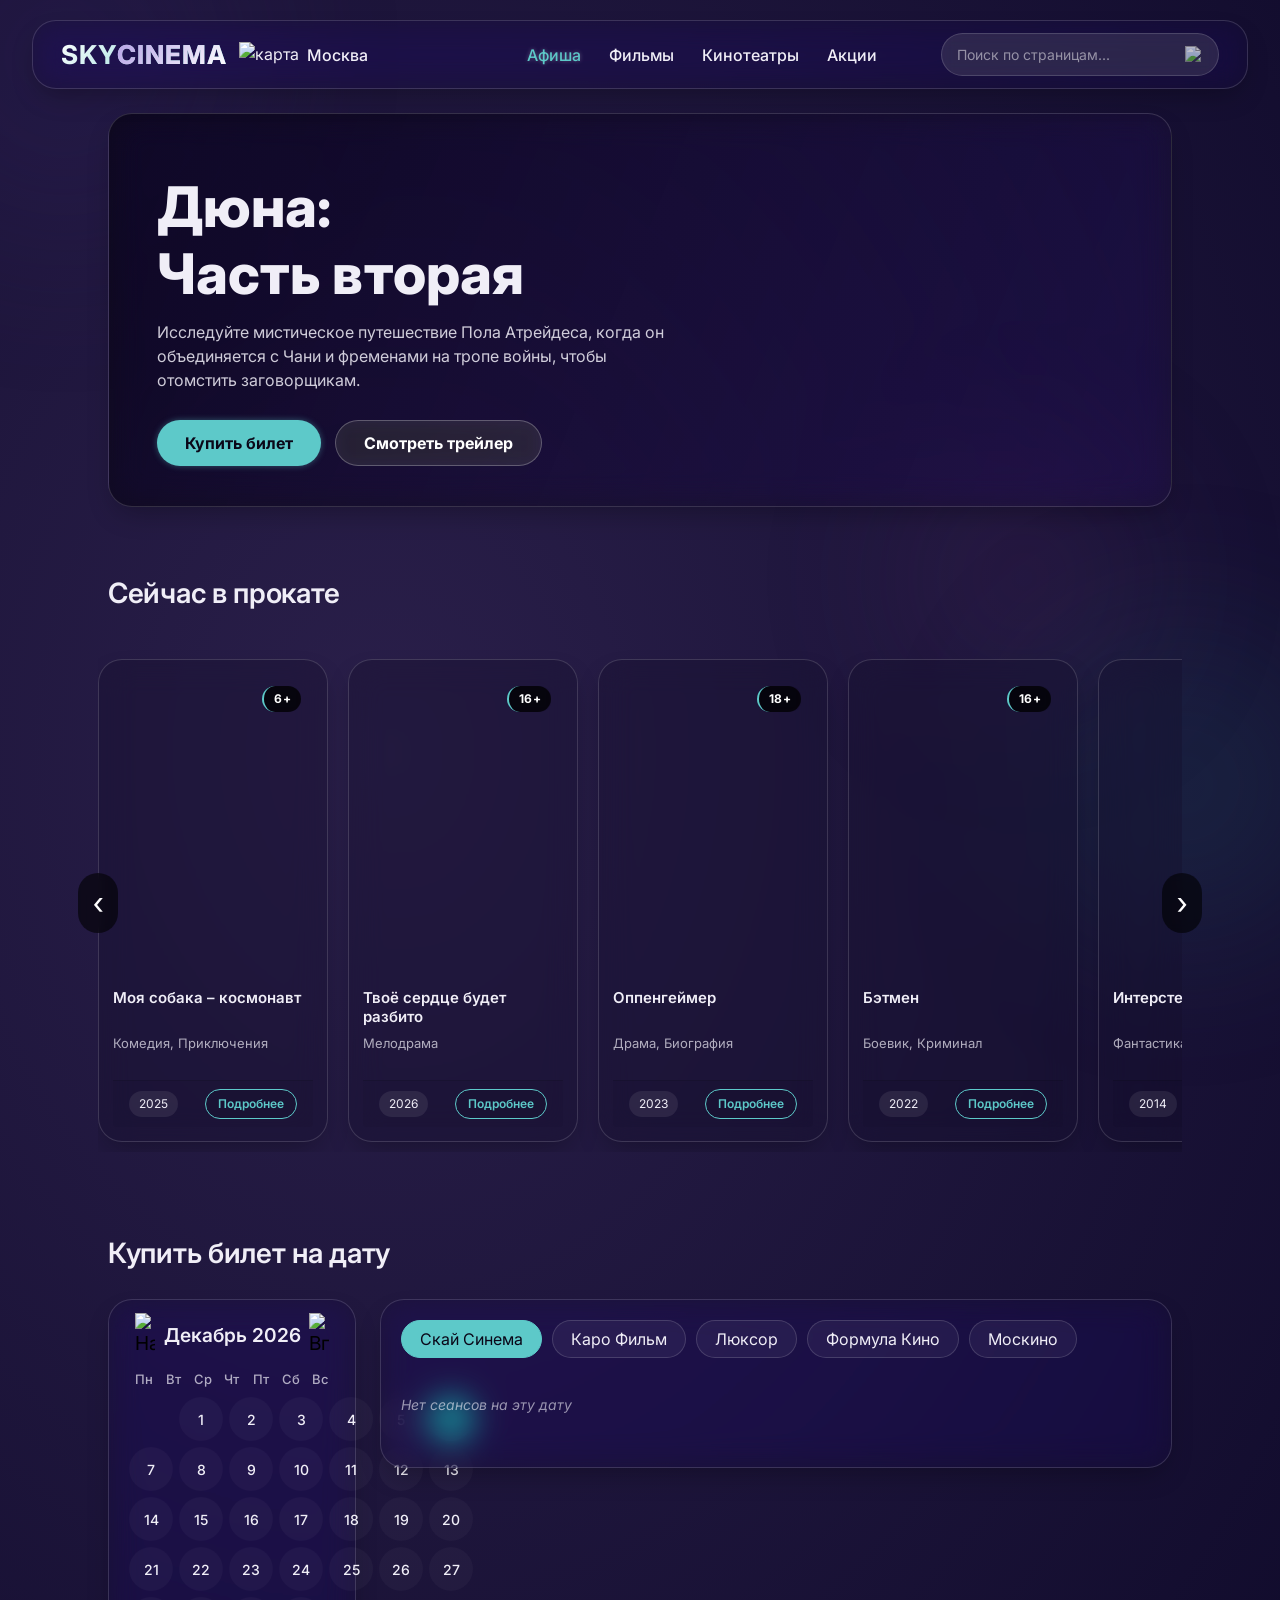
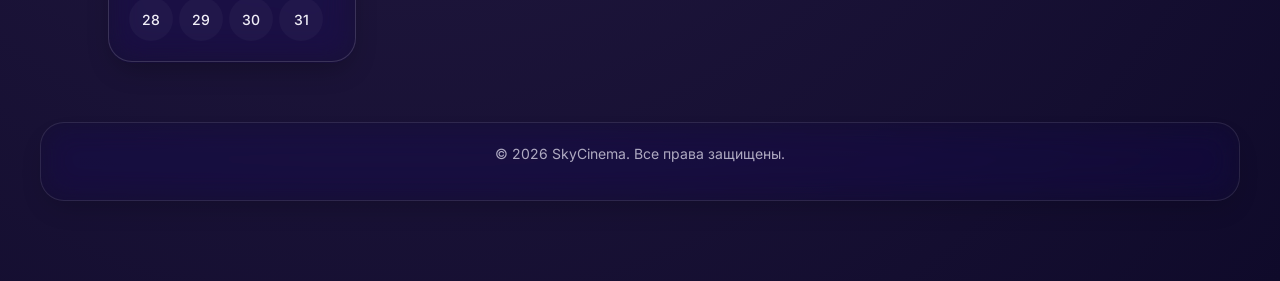
==== index.html @ 468c53c6 "Add files via upload" ====
<!DOCTYPE html>
<html lang="ru">
<head>
    <meta charset="UTF-8">
    <meta name="viewport" content="width=device-width, initial-scale=1.0, user-scalable=yes">
    <title>SkyCinema — сеть кинотеатров</title>
    <link rel="stylesheet" href="bootstrap/css/bootstrap.min.css">
    <link rel="stylesheet" href="css/style.css">
    <link rel="stylesheet" href="css/carts.css">
    <link rel="stylesheet" href="css/modal.css">
    <link rel="stylesheet" href="css/large.css">
    <link rel="stylesheet" href="css/laptop.css">
    <link rel="stylesheet" href="css/mobile.css">
    <link rel="shortcut icon" href="media/favicon.ico">
</head>
<body>
    <div class="orb orb-1"></div>
    <div class="orb orb-2"></div>
    <div class="orb orb-3"></div>
    <div class="toast-container" id="toastContainer"></div>

    <header class="glass">
        <div class="logo-city-group">
            <div class="logo">SKY<span>CINEMA</span></div>
            <div class="city-selector">
                <img src="media/map.png" alt="карта" height="25">
                <select id="citySelectHeader" class="glass-select"></select>
            </div>
        </div>
        <nav>
            <ul>
                <li><a href="#" class="active">Афиша</a></li>
                <li><a href="pages/films.html">Фильмы</a></li>
                <li><a href="pages/cinema.html">Кинотеатры</a></li>
                <li><a href="pages/stocks.html">Акции</a></li>
            </ul>
        </nav>
        <div class="header-right">
            <div class="search-box">
                <input type="text" id="searchInput" placeholder="Поиск по страницам..." class="glass-input">
                <img src="media/magnifier.png" alt="Поиск" class="search-icon">
            </div>
        </div>
    </header>

    <main>
        <div class="container-fluid px-lg-5 px-md-4 px-3">
            <section class="hero glass">
                <div class="hero-content">
                    <h1>Дюна: <br>Часть вторая</h1>
                    <p>Исследуйте мистическое путешествие Пола Атрейдеса, когда он объединяется с Чани и фременами на тропе войны, чтобы отомстить заговорщикам.</p>
                    <div class="hero-btns">
                        <button class="btn-primary" onclick="location.href='pages/film.html?id=12'">Купить билет</button>
                        <button class="btn-secondary" onclick="openTrailer()">Смотреть трейлер</button>
                    </div>
                </div>
            </section>

            <section class="movie-grid">
                <h2 class="section-title">Сейчас в прокате</h2>
                <div id="moviesCarousel"></div>
            </section>

            <h2 class="section-title">Купить билет на дату</h2>
            <div class="row g-4">
                <div class="col-lg-3 col-md-12">
                    <div class="calendar-glass glass calendar-container" id="calendarContainer">
                        <div class="calendar-header">
                            <button class="icon-btn" id="prevMonth"><img src="media/index/влево.png" alt="Назад" width="20"></button>
                            <span id="monthYear">Март 2026</span>
                            <button class="icon-btn" id="nextMonth"><img src="media/index/вправо.png" alt="Вперед" width="20"></button>
                        </div>
                        <div class="calendar-weekdays">
                            <span>Пн</span><span>Вт</span><span>Ср</span><span>Чт</span><span>Пт</span><span>Сб</span><span>Вс</span>
                        </div>
                        <div class="calendar-days" id="calendarDays"></div>
                    </div>
                </div>
                <div class="col-lg-9 col-md-12">
                    <div class="sessions-container glass">
                        <div id="cinemaTabs" class="cinema-tabs"></div>
                        <div id="sessionsListHome" class="sessions-list">
                            <p class="placeholder">Выберите дату и кинотеатр</p>
                        </div>
                    </div>
                </div>
            </div>
        </div>
    </main>

    <footer class="glass">
        <p>© 2026 SkyCinema. Все права защищены.</p>
    </footer>

    <!-- Модальные окна -->
    <div class="modal fade" id="ticketModal" tabindex="-1" aria-hidden="true">
        <div class="modal-dialog modal-dialog-centered modal-xl">
            <div class="modal-content glass-modal">
                <div class="modal-header">
                    <h5 class="modal-title">Выбор места</h5>
                    <button type="button" class="btn-close" data-bs-dismiss="modal" aria-label="Close"></button>
                </div>
                <div class="modal-body">
                    <div class="row">
                        <div class="col-md-4 movie-info-left">
                            <div id="movieInfoModal" class="movie-info-modal"></div>
                        </div>
                        <div class="col-md-8 hall-right">
                            <div class="hall-scheme">
                                <img src="media/modal/screen.png" alt="Экран" class="screen-img">
                                <div id="seatsContainer" class="seats-container"></div>
                            </div>
                            <div class="legend">
                                <span><span class="seat-demo free"></span> Свободное место</span>
                                <span><span class="seat-demo selected"></span> Выбранное место</span>
                                <span><span class="seat-demo taken"></span> Место занято</span>
                            </div>
                            <div class="price-seat-info">
                                <div id="selectedSeatInfo" class="selected-seat-info">Место не выбрано</div>
                                <div id="ticketPrice" class="ticket-price"></div>
                            </div>
                            <div class="email-field">
                                <label for="userEmail">Email для получения билета:</label>
                                <input type="email" id="userEmail" class="glass-input" placeholder="example@mail.ru" required>
                            </div>
                            <div class="modal-footer-buttons">
                                <button type="button" class="btn btn-secondary" data-bs-dismiss="modal">Отмена</button>
                                <button type="button" id="confirmTicket" class="btn btn-primary" disabled>Купить билет</button>
                            </div>
                        </div>
                    </div>
                </div>
            </div>
        </div>
    </div>

    <div class="modal fade" id="trailerModal" tabindex="-1" aria-hidden="true">
        <div class="modal-dialog modal-dialog-centered modal-lg">
            <div class="modal-content glass-modal">
                <div class="modal-header">
                    <h5 class="modal-title">Трейлер</h5>
                    <button type="button" class="btn-close" data-bs-dismiss="modal"></button>
                </div>
                <div class="modal-body p-0">
                    <video id="trailerVideo" controls style="width:100%; border-radius: 24px;"></video>
                </div>
            </div>
        </div>
    </div>

    <div class="modal fade" id="successModal" tabindex="-1" aria-hidden="true">
        <div class="modal-dialog modal-dialog-centered">
            <div class="modal-content glass-modal">
                <div class="modal-body">
                    <img src="media/modal/check.png" alt="Успех" class="success-icon">
                    <div class="success-title">Покупка прошла успешно</div>
                    <div class="success-details">Билет отправлен на указанную почту.<br>Скачать билет можно по ссылке:</div>
                    <div class="success-buttons">
                        <a href="https://vk.com/sayonaraf" target="_blank" class="btn btn-vk">Перейти к билету (VK)</a>
                        <button class="btn btn-close-modal" data-bs-dismiss="modal">Закрыть</button>
                    </div>
                    <div class="success-rating">
                        <p>Оцените процесс покупки</p>
                        <div class="rating-stars" id="ratingStars">
                            <span data-value="1">★</span><span data-value="2">★</span><span data-value="3">★</span><span data-value="4">★</span><span data-value="5">★</span>
                        </div>
                    </div>
                </div>
            </div>
        </div>
    </div>

    <script src="bootstrap/js/bootstrap.bundle.min.js"></script>
    <script src="js/data.js"></script>
    <script src="js/utils.js"></script>
    <script src="js/ticket.js"></script>
    <script src="js/calendar.js"></script>
    <script src="js/movieCards.js"></script>
    <script src="js/main.js"></script>
    <script src="js/header.js"></script>
</body>
</html>
---- css/style.css ----
@import url('https://fonts.googleapis.com/css2?family=Inter:opsz,wght@14..32,300;14..32,400;14..32,600;14..32,800&display=swap');

* {
    margin: 0;
    padding: 0;
    box-sizing: border-box;
}

:root {
    --deep-bg: #0a0718;
    --accent-soft-teal: #5dc9c9;
    --accent-muted-lavender: #b5a1e6;
    --glass-bg: rgba(20, 15, 45, 0.35);
    --glass-border: rgba(255, 255, 255, 0.15);
    --text-light: #f0eef7;
    --card-radius: 24px;
}

body {
    font-family: 'Inter', sans-serif;
    background: radial-gradient(ellipse at 30% 40%, #2a1f4a, #0f0a2a) !important;
    color: var(--text-light);
    min-height: 100vh;
    overflow-x: hidden;
    padding-bottom: 60px;
}

/* Орбы */
.orb {
    position: fixed;
    border-radius: 50%;
    filter: blur(80px);
    z-index: -2;
    opacity: 0.2;
    animation: floatOrb 30s infinite alternate ease-in-out;
}

.orb-1 {
    width: 30vw;
    height: 30vw;
    background: #3b2a6b;
    top: -15vh;
    left: -10vw;
}

.orb-2 {
    width: 25vw;
    height: 25vw;
    background: #1e5f6b;
    bottom: -5vh;
    right: -5vw;
    animation-delay: -10s;
}

.orb-3 {
    width: 20vw;
    height: 20vw;
    background: #6b3b7a;
    top: 50%;
    left: 70%;
    animation-duration: 40s;
    opacity: 0.15;
}

@keyframes floatOrb {
    0% { transform: translate(0, 0) scale(1); }
    100% { transform: translate(3%, 5%) scale(1.1); }
}

/* Glass-эффект */
.glass {
    background: var(--glass-bg);
    backdrop-filter: blur(16px) saturate(180%);
    -webkit-backdrop-filter: blur(16px);
    border: 1px solid var(--glass-border);
    border-radius: var(--card-radius);
    box-shadow: 0 12px 28px -8px rgba(0, 0, 0, 0.3);
}

/* Хедер (общий) */
header {
    display: flex;
    justify-content: space-between;
    align-items: center;
    padding: 12px 28px;
    margin: 20px 32px;
    position: sticky;
    top: 20px;
    z-index: 100;
    background: rgba(10, 7, 24, 0.55);
    backdrop-filter: blur(20px);
    border-radius: var(--card-radius);
}

.logo {
    font-size: 26px;
    font-weight: 750;
    letter-spacing: 1px;
    background: linear-gradient(135deg, #fff, var(--accent-soft-teal));
    -webkit-background-clip: text;
    background-clip: text;
    color: transparent;
}

.logo span {
    background: linear-gradient(135deg, var(--accent-muted-lavender), #fff);
    -webkit-background-clip: text;
    background-clip: text;
    color: transparent;
}

nav ul {
    display: flex;
    gap: 28px;
    list-style: none;
    margin: 0;
    padding: 0;
}

nav ul li a {
    text-decoration: none;
    color: var(--text-light);
    font-weight: 500;
    transition: 0.2s;
}

nav ul li a:hover,
nav ul li a.active {
    color: var(--accent-soft-teal);
    text-shadow: 0 0 4px rgba(255, 255, 255, 0.3);
}

.header-right {
    display: flex;
    align-items: center;
    gap: 20px;
}

/* Поиск */
.search-box {
    display: flex;
    align-items: center;
    gap: 8px;
    background: rgba(255, 255, 255, 0.1);
    backdrop-filter: blur(8px);
    border: 1px solid var(--glass-border);
    border-radius: 40px;
    padding: 4px 15px;
}

.glass-input {
    background: transparent;
    border: none;
    padding: 6px 0;
    width: 220px;
    color: white;
    font-family: inherit;
    font-size: 14px;
    outline: none;
}

.glass-input::placeholder {
    color: rgba(255, 255, 255, 0.5);
}

.search-icon {
    width: 18px;
    height: 18px;
    opacity: 0.7;
    cursor: pointer;
}

.glass-input:focus {
    border-color: var(--accent-soft-teal);
    background: rgba(255, 255, 255, 0.15);
}

/* Город */
.logo-city-group {
    display: flex;
    align-items: center;
    gap: 12px;
}

.city-selector {
    display: flex;
    align-items: center;
    gap: 4px;
    background: transparent !important;
    border: none !important;
    box-shadow: none !important;
    backdrop-filter: none !important;
    padding: 0;
}

.city-selector select {
    background: transparent !important;
    border: none !important;
    box-shadow: none !important;
    backdrop-filter: none !important;
    color: var(--text-light);
    font-weight: 500;
    font-size: 16px;
    padding: 4px 16px 4px 4px;
    width: auto;
    cursor: pointer;
    appearance: none;
    -webkit-appearance: none;
    -moz-appearance: none;
}

.city-selector select option {
    background: #1a1a2e;
    color: white;
}

.glass-select {
    background: rgba(255, 255, 255, 0.1);
    backdrop-filter: blur(8px);
    border: 1px solid var(--glass-border);
    border-radius: 60px;
    padding: 10px 24px;
    color: white;
    font-size: 18px;
    font-weight: 500;
    cursor: pointer;
    min-width: 160px;
}

.glass-select option {
    background: #1a1a2e;
    color: white;
}

/* Hero */
.hero {
    display: flex;
    justify-content: space-between;
    align-items: center;
    padding: 40px 48px;
    margin-top: 24px;
    background: linear-gradient(112deg, rgba(0, 0, 0, 0.6), rgba(30, 20, 50, 0.4)), url('../media/films/dune.png');
    background-size: cover;
    background-position: center 30%;
    border-radius: var(--card-radius);
}

.hero-content {
    max-width: 55%;
}

.hero h1 {
    font-size: 56px;
    font-weight: 800;
    line-height: 1.2;
    margin: 20px 0 12px;
}

.hero p {
    font-size: 16px;
    line-height: 1.5;
    opacity: 0.85;
    margin-bottom: 28px;
}

.hero-btns {
    display: flex;
    gap: 14px;
}

.btn-primary,
.btn-secondary {
    padding: 10px 28px;
    border-radius: 40px;
    font-weight: 700;
    border: none;
    cursor: pointer;
    transition: 0.2s;
}

.btn-primary {
    background: var(--accent-soft-teal);
    color: #0a0718;
    box-shadow: 0 0 6px rgba(93, 201, 201, 0.4);
}

.btn-primary:hover {
    transform: scale(1.02);
    background: #fff;
    color: black;
}

.btn-secondary {
    background: rgba(255, 255, 255, 0.1);
    backdrop-filter: blur(8px);
    border: 1px solid rgba(255, 255, 255, 0.25);
    color: white;
}
.btn-secondary:hover {
    background: rgba(255,255,255,0.3);
    color: white;
}

/* Основные секции */
main {
    padding: 0 80px;
}

.movie-grid {
    margin-top: 70px;
    margin-bottom: 70px;
}

.section-title {
    font-size: 28px;
    margin-bottom: 28px;
    font-weight: 600;
    letter-spacing: -0.3px;
    display: flex;
    align-items: center;
    gap: 10px;
}

/* Календарь (базовые стили) */
.calendar-glass {
    padding: 20px;
    border-radius: var(--card-radius);
}

.calendar-header {
    display: flex;
    justify-content: space-between;
    align-items: center;
    margin-bottom: 18px;
    font-weight: 600;
    font-size: 1.2rem;
}

.icon-btn {
    background: none;
    border: none;
    width: 32px;
    height: 32px;
    border-radius: 50%;
    cursor: pointer;
    display: flex;
    align-items: center;
    justify-content: center;
}

.icon-btn:hover {
    background: rgba(93, 201, 201, 0.3);
    transform: scale(1.05);
}

.calendar-weekdays {
    display: grid;
    grid-template-columns: repeat(7, 1fr);
    text-align: center;
    margin-bottom: 8px;
    font-weight: 500;
    font-size: 13px;
    opacity: 0.7;
}

.calendar-days {
    display: grid;
    grid-template-columns: repeat(7, 1fr);
    gap: 6px;
}

.calendar-day {
    aspect-ratio: 1;
    display: flex;
    align-items: center;
    justify-content: center;
    border-radius: 40px;
    background: rgba(255, 255, 255, 0.03);
    cursor: pointer;
    font-weight: 500;
    font-size: 14px;
    width: 44px;
    margin: 0 auto;
}

.calendar-day:not(.empty):hover {
    background: rgba(93, 201, 201, 0.25);
    transform: scale(1.02);
}

.calendar-day.selected {
    background: var(--accent-soft-teal);
    color: #0a0718;
    font-weight: bold;
    box-shadow: 0 0 6px rgba(93, 201, 201, 0.5);
}

.empty {
    background: none;
    cursor: default;
}

/* Блок расписания и сеансы */
.schedule-wrapper {
    display: flex;
    gap: 40px;
    flex-wrap: wrap;
    margin-top: 40px;
}

.sessions-container {
    flex: 1;
    min-width: 280px;
    padding: 20px;
}

.cinema-tabs {
    display: flex;
    flex-wrap: wrap;
    gap: 10px;
    margin-bottom: 20px;
}

.cinema-tab {
    background: rgba(255, 255, 255, 0.05);
    border: 1px solid var(--glass-border);
    border-radius: 40px;
    padding: 6px 18px;
    cursor: pointer;
    transition: 0.2s;
}

.cinema-tab.active {
    background: var(--accent-soft-teal);
    color: #0a0718;
    border-color: var(--accent-soft-teal);
}

.session-item {
    background: rgba(255, 255, 255, 0.05);
    border-radius: 20px;
    padding: 12px 15px;
    margin-bottom: 12px;
    display: flex;
    justify-content: space-between;
    align-items: center;
    flex-wrap: wrap;
    gap: 10px;
}

.session-time {
    font-weight: 700;
    font-size: 18px;
    color: var(--accent-soft-teal);
}

.session-movie {
    font-weight: 500;
    flex: 1;
}

.btn-buy {
    background: var(--accent-soft-teal);
    border: none;
    padding: 6px 20px;
    border-radius: 30px;
    color: #0a0718;
    cursor: pointer;
    font-weight: 600;
}

.btn-buy:disabled {
    background: #555;
    cursor: not-allowed;
    opacity: 0.5;
}

.btn-buy:hover {
    background: #fff;
    color: #0a0718;
}

#confirmTicket {
    background: var(--accent-soft-teal);
    color: #0a0718;
    border: none;
}
#confirmTicket:hover {
    background: #fff;
    color: #0a0718;
}

.placeholder {
    opacity: 0.6;
    font-style: italic;
    padding: 16px 0;
    font-size: 14px;
}

/* Страница отдельного фильма */
.movie-detail {
    display: flex;
    gap: 40px;
    padding: 30px;
    margin-top: 30px;
    margin-bottom: 30px;
    flex-wrap: wrap;
}
.movie-detail-poster {
    flex: 1 1 300px;
    min-width: 250px;
    max-width: 480px;
    margin-right: 6em;
    position: relative;
}
.movie-detail-poster img {
    width: 100%;
    height: auto;
    border-radius: 20px;
}
.movie-detail-info {
    flex: 1;
}
.movie-detail-info h1 {
    font-size: 32px;
    margin-bottom: 12px;
}
.detail-meta {
    display: flex;
    gap: 20px;
    margin: 15px 0;
    flex-wrap: wrap;
}
.detail-actors, .detail-description {
    margin-top: 15px;
}
.movie-schedule {
    margin-top: 30px;
}

/* Кастомная карусель */
.custom-carousel {
    position: relative;
    margin: 0 -10px;
    padding: 10px 0;
}
.carousel-track-wrapper {
    overflow: hidden;
    padding: 10px 0;
}
.carousel-track {
    display: flex;
    gap: 20px;
    transition: opacity 0.15s ease;
    justify-content: flex-start;
}
.carousel-track .movie-card {
    flex: 0 0 auto;
    width: 200px;
}
.carousel-track .movie-card:hover {
    transform: translateY(-6px);
    border-color: var(--accent-soft-teal);
}
.carousel-track .poster {
    width: 100%;
    aspect-ratio: 2 / 3;
    background-size: cover;
    background-position: center;
    border-radius: 18px;
    margin-bottom: 14px;
    position: relative;
}
.carousel-track .movie-info {
    flex: 1;
    display: flex;
    flex-direction: column;
}
.carousel-track .movie-info h3 {
    font-size: 15px;
    font-weight: 600;
    line-height: 1.3;
    margin-bottom: 6px;
    max-height: 40px;
    overflow: hidden;
    min-height: 40px;
}
.carousel-track .movie-info p {
    font-size: 13px;
    line-height: 1.4;
    opacity: 0.7;
    margin-bottom: 12px;
    max-height: 34px;
    overflow: hidden;
    min-height: 34px;
}
.carousel-track .card-footer {
    gap: 8px;
    padding-top: 8px;
}
.gallery-prev, .gallery-next {
    background: rgba(0, 0, 0, 0.7);
    border: 2px solid var(--accent-soft-teal);
    color: var(--accent-soft-teal);
    font-size: 28px;
    font-weight: bold;
    width: 32px;
    height: 32px;
    border-radius: 50%;
    cursor: pointer;
    transition: 0.2s;
    display: flex;
    align-items: center;
    justify-content: center;
    flex-shrink: 0;
}
.gallery-prev:hover, .gallery-next:hover {
    background: var(--accent-soft-teal);
    color: #0a0718;
}
.movie-gallery {
    margin-top: 15px;
}
.gallery-carousel {
    display: flex;
    align-items: center;
    justify-content: center;
    gap: 12px;
}
.gallery-track {
    flex: 1;
    max-width: 400px;
    height: auto;
    aspect-ratio: 16 / 9;
    overflow: hidden;
    border-radius: 20px;
    background: rgba(0,0,0,0.2);
}
.gallery-track .gallery-img {
    width: 100%;
    height: 100%;
    object-fit: cover;
    display: none;
    border-radius: 20px;
}
.gallery-track .gallery-img:first-child {
    display: block;
}
.carousel-track .movie-year {
    padding: 4px 10px;
    font-size: 12px;
}
.carousel-track .btn-card {
    padding: 5px 12px;
    font-size: 12px;
}
.carousel-track .age-badge {
    top: 12px;
    right: 12px;
    padding: 4px 10px;
    font-size: 12px;
}
.carousel-btn {
    position: absolute;
    top: 50%;
    transform: translateY(-50%);
    background: rgba(0,0,0,0.6);
    border: none;
    color: white;
    font-size: 28px;
    width: 36px;
    height: 56px;
    cursor: pointer;
    border-radius: 30px;
    z-index: 10;
    display: flex;
    align-items: center;
    justify-content: center;
    transition: 0.2s;
}
.carousel-btn:hover {
    background: var(--accent-soft-teal);
    color: #0a0718;
}
.prev-btn {
    left: -20px;
}
.next-btn {
    right: -20px;
}

@media (max-width: 768px) {
    .movie-detail {
        flex-direction: column;
        align-items: center;
        text-align: center;
    }
    .movie-detail-poster {
        flex: 0 0 auto;
        max-width: 200px;
    }
}

#map {
    width: 100%;
    height: 550px;
    border-radius: 24px;
    background: #1a1a2e;
}

/* Футер */
footer {
    text-align: center;
    padding: 20px;
    margin: 60px 40px 20px;
    font-size: 14px;
    opacity: 0.7;
}

/* Общие адаптивные корректировки (не переопределяющие основные) */
@media (max-width: 1500px) {
    main {
        padding: 0 60px;
    }
}

/* Сетка акций */
.stocks-grid {
    display: grid;
    gap: 32px;
    margin-top: 30px;
    grid-template-columns: repeat(3, 1fr);
}
.stock-card {
    position: relative;
    height: 380px;
    overflow: hidden;
    cursor: pointer;
    padding: 0 !important;
    transition: all 0.4s cubic-bezier(0.175, 0.885, 0.32, 1.275);
    border: 1px solid var(--glass-border);
}
.stock-card::before {
    content: '';
    position: absolute;
    top: 0; left: 0; width: 100%; height: 100%;
    background: radial-gradient(circle at var(--x, 50%) var(--y, 50%), rgba(93, 201, 201, 0.3) 0%, transparent 60%);
    opacity: 0;
    transition: opacity 0.3s;
    pointer-events: none;
    z-index: 2;
}
.stock-card:hover {
    transform: translateY(-10px);
    border-color: var(--accent-soft-teal);
    box-shadow: 0 15px 45px rgba(93, 201, 201, 0.2);
}
.stock-card:hover::before { opacity: 1; }
.stock-card img {
    width: 100%; height: 100%;
    object-fit: cover;
    transition: transform 0.6s ease;
}
.stock-card:hover img { transform: scale(1.08); }
.stock-info {
    position: absolute; bottom: 0; width: 100%;
    padding: 25px;
    background: linear-gradient(to top, rgba(10, 7, 24, 0.9), transparent);
    backdrop-filter: blur(8px);
    z-index: 3;
}

/* Страница конкретной акции */
.breadcrumbs {
    margin: 20px 0 30px;
    font-size: 1.5em;
    color: rgba(255, 255, 255, 0.5);
}
.breadcrumbs a { color: var(--accent-soft-teal); text-decoration: none; }
.breadcrumbs span { color: white; margin-left: 8px; }
.stock-hero {
    width: 100%;
    height: 500px;
    border-radius: var(--card-radius);
    overflow: hidden;
    margin-bottom: 40px;
    border: 1px solid var(--glass-border);
}
.stock-hero img { width: 100%; height: 100%; object-fit: cover; }
.stock-detail-content h1 {
    font-size: 48px;
    font-weight: 800;
    margin-bottom: 25px;
    background: linear-gradient(135deg, #fff, var(--accent-soft-teal));
    -webkit-background-clip: text;
    background-clip: text;
    color: transparent;
}
.stock-description {
    font-size: 18px;
    line-height: 1.8;
    padding: 40px;
    max-width: 900px;
}
@media (max-width: 1500px) { .stocks-grid { grid-template-columns: repeat(3, 1fr); } }
@media (max-width: 992px) { .stocks-grid { grid-template-columns: repeat(2, 1fr); } }
@media (max-width: 767px) {
    .stocks-grid { grid-template-columns: 1fr; }
    .stock-hero { height: 300px; }
    .stock-detail-content h1 { font-size: 32px; }
}

/* Двухколоночная страница акции */
.stock-detail-two-columns {
    display: flex;
    gap: 48px;
    align-items: flex-start;
    margin: 30px 0 60px;
    flex-wrap: wrap;
}
.stock-image-col {
    flex: 1;
    min-width: 280px;
    border-radius: var(--card-radius);
    overflow: hidden;
    border: 1px solid var(--glass-border);
}
.stock-image-col img {
    width: 100%;
    height: auto;
    display: block;
    object-fit: cover;
}
.stock-text-col {
    flex: 1;
    min-width: 280px;
}
.stock-text-col h1 {
    font-size: 48px;
    font-weight: 800;
    margin-bottom: 24px;
    background: linear-gradient(135deg, #fff, var(--accent-soft-teal));
    -webkit-background-clip: text;
    background-clip: text;
    color: transparent;
}
.stock-full-desc {
    font-size: 18px;
    line-height: 1.7;
    color: var(--text-light);
}
@media (max-width: 768px) {
    .stock-detail-two-columns {
        flex-direction: column;
        gap: 24px;
    }
    .stock-text-col h1 {
        font-size: 32px;
    }
}

/* Стили для группировки сеансов */
.session-date-group {
    font-size: 1.2rem;
    margin: 20px 0 10px;
    padding-bottom: 5px;
    border-bottom: 1px solid rgba(255,255,255,0.2);
}
.session-cinema-group {
    margin: 15px 0 10px 15px;
}
.session-cinema-group strong {
    display: block;
    margin-bottom: 8px;
    color: var(--accent-soft-teal);
}
.session-item {
    margin-left: 20px;
    margin-bottom: 8px;
}


/* Фикс шапки на мобильных */
@media (max-width: 767px) {
    .desktop-nav {
        display: none !important;
    }
    .mobile-menu {
        display: none;
    }
    .mobile-menu.open {
        display: block !important;
    }
}
---- css/carts.css ----
/* carts.css — карточки фильмов (базовые стили для средних экранов) */

.movie-card {
    transition: transform 0.25s ease, box-shadow 0.25s ease;
    overflow: visible;
}

.movie-card:hover {
    transform: translateY(-6px);
    border-color: var(--accent-soft-teal);
    box-shadow: 0 16px 24px -10px rgba(93, 201, 201, 0.15);
}

.poster {
    position: relative;
}

.age-badge {
    position: absolute;
    top: 10px;
    right: 10px;
    background: rgba(0, 0, 0, 0.75);
    backdrop-filter: blur(4px);
    padding: 4px 8px;
    border-radius: 20px;
    font-size: 11px;
    font-weight: 700;
    color: white;
    border-left: 2px solid #5dc9c9;
    letter-spacing: 0.5px;
    z-index: 2;
}

.card-footer {
    display: flex;
    justify-content: space-between;
    align-items: center;
    flex-wrap: wrap;
    gap: 8px;
    margin-top: auto;
    padding-top: 8px;
}

.movie-year {
    background: rgba(255, 255, 255, 0.08);
    padding: 3px 8px;
    border-radius: 30px;
    font-size: 11px;
}

.btn-card {
    background: var(--glass-bg);
    border: 1px solid var(--accent-soft-teal);
    color: var(--accent-soft-teal);
    padding: 6px 16px;
    border-radius: 40px;
    cursor: pointer;
    font-weight: 600;
    font-size: 13px;
    transition: 0.2s;
}

.btn-card:hover {
    background: var(--accent-soft-teal);
    color: #0a0718;
}

/* Сетка для страницы "Фильмы" (базовые размеры) */
.movies-grid {
    display: grid;
    gap: 28px;
    margin-bottom: 20px;
    margin-top: 30px;
}

@media (max-width: 767px) {
    .movies-grid {
        grid-template-columns: repeat(2, 1fr);
        gap: 16px;
    }
}

@media (min-width: 768px) and (max-width: 1199px) {
    .movies-grid {
        grid-template-columns: repeat(3, 1fr);
        gap: 20px;
    }
}

@media (min-width: 1200px) and (max-width: 1499px) {
    .movies-grid {
        grid-template-columns: repeat(5, 1fr);
        gap: 24px;
    }
}

@media (min-width: 1500px) {
    .movies-grid {
        grid-template-columns: repeat(8, 1fr);
        gap: 24px;
    }
}

.movies-grid .movie-card {
    display: flex;
    flex-direction: column;
    height: 100%;
    padding: 16px;
    overflow: visible;
    background: var(--glass-bg);
    backdrop-filter: blur(16px);
    border: 1px solid var(--glass-border);
    border-radius: var(--card-radius);
    transition: transform 0.25s ease, box-shadow 0.25s ease;
    min-width: 0;
}

.movies-grid .movie-card:hover {
    transform: translateY(-6px);
    border-color: var(--accent-soft-teal);
    box-shadow: 0 16px 24px -10px rgba(93, 201, 201, 0.15);
}

.movies-grid .poster {
    width: 100%;
    aspect-ratio: 2 / 3;
    background-size: cover;
    background-position: center;
    border-radius: 18px;
    margin-bottom: 14px;
    position: relative;
    flex-shrink: 0;
}

.movies-grid .movie-info {
    flex: 1;
    display: flex;
    flex-direction: column;
    gap: 6px;
    overflow: hidden;
}

.movies-grid .movie-info h3 {
    font-size: 18px;
    font-weight: 600;
    line-height: 1.3;
    margin-bottom: 4px;
    display: -webkit-box;
    -webkit-box-orient: vertical;
    overflow: hidden;
    word-break: break-word;
}

.movies-grid .movie-info p {
    font-size: 13px;
    line-height: 1.4;
    opacity: 0.7;
    margin-bottom: 8px;
    display: -webkit-box;
    -webkit-box-orient: vertical;
    overflow: hidden;
    word-break: break-word;
}

.movies-grid .age-badge {
    top: 12px;
    right: 12px;
    padding: 4px 10px;
    font-size: 12px;
}

.movies-grid .card-footer {
    display: flex;
    justify-content: space-between;
    align-items: center;
    flex-wrap: wrap;
    gap: 8px;
    margin-top: auto;
    padding-top: 8px;
    border-top: 1px solid rgba(255, 255, 255, 0.1);
}

.movies-grid .movie-year {
    background: rgba(255, 255, 255, 0.08);
    padding: 4px 10px;
    border-radius: 30px;
    font-size: 12px;
    overflow: hidden;
    text-overflow: ellipsis;
    max-width: 100%;
    word-break: break-word
}

.movies-grid .btn-card {
    background: var(--glass-bg);
    border: 1px solid var(--accent-soft-teal);
    color: var(--accent-soft-teal);
    padding: 5px 12px;
    border-radius: 40px;
    cursor: pointer;
    font-weight: 600;
    font-size: 12px;
    transition: 0.2s;
    white-space: nowrap;
}

.movies-grid .btn-card:hover {
    background: var(--accent-soft-teal);
    color: #0a0718;
}

/* Заголовок страницы фильмов с фильтрами */
.films-header {
    display: flex;
    justify-content: space-between;
    align-items: center;
    margin-bottom: 20px;
    flex-wrap: wrap;
    gap: 15px;
}

.films-header .section-title {
    margin-bottom: 0;
}

.filter-icon {
    display: flex;
    align-items: center;
    gap: 8px;
    background: rgba(255, 255, 255, 0.1);
    backdrop-filter: blur(8px);
    padding: 8px 16px;
    border-radius: 40px;
    cursor: pointer;
    transition: 0.2s;
}

.filter-icon:hover {
    background: rgba(93, 201, 201, 0.2);
}

.filter-icon img {
    width: 20px;
    height: 20px;
}

.filter-icon span {
    font-size: 14px;
    font-weight: 500;
}

/* Кастомная карусель (базовые стили для средних экранов) */
.custom-carousel {
    position: relative;
    margin: 0 -10px;
    padding: 10px 0;
    padding-bottom: 15px;
}

.carousel-track-wrapper {
    overflow: hidden;
    padding: 10px 0;
}

.carousel-track {
    display: flex;
    gap: 20px;
    transition: opacity 0.15s ease;
    justify-content: space-between;
}

.carousel-track .movie-card {
    flex: 0 0 auto;
    width: 230px;
    display: flex;
    flex-direction: column;
    padding: 14px;
    background: var(--glass-bg);
    backdrop-filter: blur(16px);
    border: 1px solid var(--glass-border);
    border-radius: var(--card-radius);
}

.carousel-track .movie-card:hover {
    transform: translateY(-6px);
    border-color: var(--accent-soft-teal);
}

.carousel-track .poster {
    width: 100%;
    aspect-ratio: 2 / 3;
    background-size: cover;
    background-position: center;
    border-radius: 18px;
    margin-bottom: 14px;
    position: relative;
}

.carousel-track .movie-info {
    flex: 1;
    display: flex;
    flex-direction: column;
}

.carousel-track .movie-info h3 {
    font-size: 15px;
    font-weight: 600;
    line-height: 1.3;
    margin-bottom: 6px;
    max-height: 40px;
    overflow: hidden;
    min-height: 40px;
}

.carousel-track .movie-info p {
    font-size: 13px;
    line-height: 1.4;
    opacity: 0.7;
    margin-bottom: 12px;
    max-height: 34px;
    overflow: hidden;
    min-height: 34px;
}

.carousel-track .card-footer {
    gap: 8px;
    padding-top: 8px;
}

.carousel-track .movie-year {
    padding: 4px 10px;
    font-size: 12px;
}

.carousel-track .btn-card {
    padding: 5px 12px;
    font-size: 12px;
}

.carousel-track .age-badge {
    top: 12px;
    right: 12px;
    padding: 4px 10px;
    font-size: 12px;
}

.carousel-btn {
    position: absolute;
    top: 50%;
    transform: translateY(-50%);
    background: rgba(0, 0, 0, 0.6);
    border: none;
    color: white;
    font-size: 32px;
    width: 40px;
    height: 60px;
    cursor: pointer;
    border-radius: 30px;
    backdrop-filter: blur(4px);
    z-index: 10;
    transition: 0.2s;
}

.carousel-btn:hover {
    background: var(--accent-soft-teal);
    color: #0a0718;
}

.prev-btn {
    left: -20px;
}

.next-btn {
    right: -20px;
}

/* Блок фильтров */
.filters-group {
    display: flex;
    gap: 12px;
    align-items: center;
}

.filter-btn {
    background: rgba(255, 255, 255, 0.08);
    border: 1px solid var(--glass-border);
    border-radius: 40px;
    padding: 6px 18px;
    color: var(--text-light);
    cursor: pointer;
    transition: 0.2s;
    font-weight: 500;
}

.filter-btn:hover {
    background: rgba(93, 201, 201, 0.3);
    border-color: var(--accent-soft-teal);
}

.load-more-btn {
    display: flex;
    justify-content: center;
    align-items: center;
    gap: 8px;
    margin: 40px auto;
    padding: 10px 24px;
    background: rgba(255, 255, 255, 0.05);
    border: 1px solid var(--glass-border);
    border-radius: 50px;
    width: fit-content;
    cursor: pointer;
    transition: 0.2s;
    font-weight: 600;
}

.load-more-btn:hover {
    background: rgba(93, 201, 201, 0.2);
    border-color: var(--accent-soft-teal);
    transform: scale(1.02);
}

.upcoming-title {
    margin-top: 60px;
}

/* Страница кинотеатров */
/* Страница кинотеатров */
.cinemas-main {
    padding: 0 80px;
}

.cinemas-container {
    display: flex;
    gap: 30px;
    margin-top: 30px;
    flex-wrap: wrap;
}

.cinemas-list {
    flex: 2;
    /* список занимает 2/3 ширины */
    min-width: 350px;
    max-height: 600px;
    overflow-y: auto;
    padding-right: 15px;
}

.cinemas-grid {
    display: grid;
    grid-template-columns: repeat(2, 1fr);
    gap: 32px;
}

.cinema-card {
    display: flex;
    gap: 24px;
    padding: 28px;
    background: var(--glass-bg);
    backdrop-filter: blur(16px);
    border: 1px solid var(--glass-border);
    border-radius: var(--card-radius);
    transition: transform 0.25s ease, border-color 0.25s ease;
}

.cinema-card:hover {
    transform: translateY(-4px);
    border-color: var(--accent-soft-teal);
}

.cinema-card-image {
    flex-shrink: 0;
    width: 140px;
    height: 140px;
    border-radius: 24px;
    overflow: hidden;
}

.cinema-card-image img {
    width: 100%;
    height: 100%;
    object-fit: cover;
}

.cinema-card-info {
    flex: 1;
}

.cinema-card-info h3 {
    font-size: 28px;
    font-weight: 700;
    margin-bottom: 12px;
    background: linear-gradient(135deg, #fff, var(--accent-soft-teal));
    -webkit-background-clip: text;
    background-clip: text;
    color: transparent;
}

.cinema-card-info p {
    font-size: 18px;
    opacity: 0.9;
    margin-bottom: 16px;
    line-height: 1.5;
}

.cinema-halls {
    font-size: 16px;
    background: rgba(93, 201, 201, 0.25);
    padding: 6px 16px;
    border-radius: 40px;
    display: inline-block;
    font-weight: 500;
}

.cinemas-map {
    flex: 1;
    /* карта занимает 1/3 ширины */
    min-width: 300px;
}

#map {
    height: 550px;
    border-radius: 24px;
    overflow: hidden;
    background: #1a1a2e;
}

@media (max-width: 992px) {
    .cinemas-container {
        flex-direction: column;
    }

    .cinemas-list {
        flex: auto;
        max-height: none;
    }

    .cinemas-grid {
        grid-template-columns: repeat(2, 1fr);
    }
}

@media (max-width: 600px) {
    .cinemas-grid {
        grid-template-columns: 1fr;
    }

    .cinema-card {
        flex-direction: column;
        text-align: center;
    }

    .cinema-card-image {
        margin: 0 auto;
    }
}

/* Сетка акций */
.stocks-grid {
    display: grid;
    gap: 32px;
    margin-top: 30px;
    grid-template-columns: repeat(3, 1fr);
    /* По умолчанию 3 колонки */
}

.stock-card {
    position: relative;
    height: 380px;
    /* Фиксированная высота для стройности сетки */
    overflow: hidden;
    padding: 0 !important;
    /* Убираем внутренние отступы glass-класса */
    transition: transform 0.3s ease, border-color 0.3s ease;
    display: flex;
    flex-direction: column;
}

.stock-card:hover {
    transform: translateY(-8px);
    border-color: var(--accent-soft-teal);
    box-shadow: 0 20px 40px rgba(0, 0, 0, 0.4);
}

.stock-card img {
    width: 100%;
    height: 100%;
    object-fit: cover;
    transition: transform 0.5s ease;
}

.stock-card:hover img {
    transform: scale(1.05);
}

.stock-info {
    position: absolute;
    bottom: 0;
    left: 0;
    width: 100%;
    padding: 24px;
    background: rgba(10, 7, 24, 0.6);
    /* Полупрозрачный темный фон */
    backdrop-filter: blur(12px);
    border-top: 1px solid var(--glass-border);
}

.stock-info h3 {
    margin: 0;
    font-size: 20px;
    font-weight: 600;
    color: white;
    line-height: 1.3;
}
---- css/modal.css ----
/* month-year modal (окно выбора месяца/года) */
.month-year-modal {
    position: absolute;
    z-index: 2000;
    visibility: hidden;
    opacity: 0;
    transition: visibility 0.2s, opacity 0.2s;
    min-width: 260px;
}
.month-year-modal.active {
    visibility: visible;
    opacity: 1;
}
.month-year-panel {
    background: rgba(26, 26, 46, 0.95);
    backdrop-filter: blur(20px);
    border-radius: 20px;
    padding: 16px;
    width: 280px;
    text-align: center;
    box-shadow: 0 10px 30px rgba(0, 0, 0, 0.4);
    border: 1px solid var(--glass-border);
}
.month-year-panel .years-row {
    display: flex;
    justify-content: space-between;
    align-items: center;
    margin-bottom: 15px;
    gap: 10px;
}
.month-year-panel .year-display {
    font-size: 18px;
    font-weight: 600;
    color: var(--text-light);
    flex: 1;
}
.months-grid {
    display: grid;
    grid-template-columns: repeat(3, 1fr);
    gap: 10px;
    margin: 15px 0;
}
.month-btn {
    background: rgba(255, 255, 255, 0.08);
    border: 1px solid var(--glass-border);
    color: var(--text-light);
    padding: 8px;
    border-radius: 30px;
    cursor: pointer;
    transition: 0.2s;
    font-size: 14px;
}
.month-btn:hover {
    background: rgba(93, 201, 201, 0.3);
    border-color: var(--accent-soft-teal);
    transform: scale(1.02);
}
.month-year-panel .close-modal-btn {
    margin-top: 12px;
    width: 100%;
    padding: 8px;
    font-size: 14px;
}

/* основное модальное окно выбора места */
.modal-content.glass-modal {
    background: radial-gradient(ellipse at 30% 40%, #2a1f4a, #0f0a2a) !important;
    backdrop-filter: blur(16px) !important;
    border: 1px solid var(--glass-border) !important;
    border-radius: 28px !important;
    color: var(--text-light) !important;
    box-shadow: 0 25px 45px rgba(0, 0, 0, 0.4) !important;
    max-height: 90vh;
    overflow-y: auto;
}
.glass-modal .modal-header {
    border-bottom: 1px solid var(--glass-border);
    padding: 1rem 1.5rem;
}
.glass-modal .modal-header .modal-title {
    color: var(--text-light);
    font-weight: 700;
    font-size: 1.5rem;
}
.glass-modal .btn-close {
    filter: invert(1);
    opacity: 0.8;
}
.glass-modal .modal-body {
    padding: 1.5rem;
}
.movie-info-modal {
    text-align: left;
    margin-bottom: 20px;
}
.movie-info-modal .poster {
    width: 100%;
    max-width: 200px;
    margin: 0 auto 15px;
    border-radius: 16px;
    overflow: hidden;
}
.movie-info-modal .poster img {
    width: 100%;
    height: auto;
    display: block;
    border-radius: 16px;
}
.movie-info-modal h3 {
    font-size: 1.4rem;
    font-weight: 700;
    margin-bottom: 12px;
}
.movie-info-modal .movie-meta {
    margin: 8px 0;
    font-size: 0.85rem;
    color: rgba(255, 255, 255, 0.8);
    display: flex;
    flex-wrap: wrap;
    gap: 8px;
}
.movie-info-modal .movie-meta span {
    display: inline-block;
    margin-right: 12px;
}
.calendar-icon {
    width: 18px;
    height: 18px;
    margin-right: 8px;
    vertical-align: middle;
}
.age-restriction {
    margin-top: 12px;
    padding-top: 8px;
    border-top: 1px solid var(--glass-border);
    font-size: 0.75rem;
    color: rgba(255, 255, 255, 0.6);
}
.movie-info-left {
    border-right: 1px solid var(--glass-border);
    padding-right: 20px;
}
.hall-right {
    padding-left: 20px;
}
.hall-scheme {
    margin: 20px 0;
    text-align: center;
}
.screen-img {
    width: 100%;
    max-width: 600px;
    height: auto;
    margin: 0 auto 20px;
    display: block;
}
.seats-container {
    display: flex;
    flex-direction: column;
    gap: 8px;
    align-items: center;
    max-height: 400px;
    overflow-y: auto;
    padding: 5px;
}
.seat-row {
    display: flex;
    justify-content: center;
    gap: 6px;
    align-items: center;
    flex-wrap: wrap;
}
.row-label {
    width: 45px;
    text-align: right;
    font-size: 12px;
    font-weight: 500;
    color: rgba(255, 255, 255, 0.6);
}
.seat {
    width: 32px;
    height: 32px;
    background: rgba(220, 220, 255, 0.15);
    border: 1px solid rgba(255, 255, 255, 0.3);
    border-radius: 8px;
    display: flex;
    align-items: center;
    justify-content: center;
    cursor: pointer;
    transition: 0.2s;
    font-size: 11px;
    font-weight: 500;
    color: var(--text-light);
}
.seat.free:hover {
    background: rgba(93, 201, 201, 0.6);
    transform: scale(1.02);
}
.seat.selected {
    background: var(--accent-soft-teal);
    color: #0a0718;
    border-color: #fff;
    box-shadow: 0 0 8px var(--accent-soft-teal);
}
.seat.taken {
    background: rgba(255, 80, 80, 0.5);
    border-color: #ff8080;
    cursor: not-allowed;
    opacity: 0.8;
}
.legend {
    display: flex;
    justify-content: center;
    gap: 20px;
    margin: 20px 0;
    font-size: 11px;
    flex-wrap: wrap;
}
.seat-demo {
    display: inline-block;
    width: 22px;
    height: 22px;
    border-radius: 6px;
    margin-right: 5px;
    vertical-align: middle;
}
.seat-demo.free {
    background: rgba(220, 220, 255, 0.15);
    border: 1px solid rgba(255, 255, 255, 0.3);
}
.seat-demo.selected {
    background: var(--accent-soft-teal);
}
.seat-demo.taken {
    background: rgba(255, 80, 80, 0.5);
    border: 1px solid #ff8080;
}
.price-seat-info {
    display: flex;
    justify-content: space-between;
    align-items: center;
    gap: 15px;
    margin: 15px 0;
    flex-wrap: wrap;
}
.selected-seat-info {
    text-align: center;
    padding: 10px 15px;
    background: rgba(255, 255, 255, 0.05);
    border-radius: 30px;
    font-weight: 500;
    font-size: 14px;
}
.ticket-price {
    font-size: 1.2rem;
    font-weight: 700;
    color: var(--accent-soft-teal);
}
.modal-footer-buttons {
    display: flex;
    justify-content: flex-end;
    gap: 12px;
    margin-top: 20px;
}
.email-field {
    margin: 15px 0;
    display: flex;
    flex-direction: column;
    gap: 8px;
}
.email-field label {
    font-size: 14px;
    opacity: 0.8;
}
.email-field input {
    background: rgba(255,255,255,0.15);
    border: 1px solid var(--glass-border);
    border-radius: 40px;
    padding: 12px 15px;
    width: 100%;
    color: white;
}
.email-field input:focus {
    border-color: var(--accent-soft-teal);
    outline: none;
}
.email-field input.error {
    border-color: #ff5050;
    background: rgba(255,80,80,0.1);
}
.email-field .error-message {
    color: #ff5050;
    font-size: 12px;
    margin-top: 4px;
    display: none;
}
.modal-xl {
    max-width: 90vw;
    width: auto;
    margin: 1rem auto;
}

/* === Тосты (уведомления в правом нижнем углу) === */
.toast-container {
    position: fixed;
    bottom: 20px;
    right: 20px;
    z-index: 1100;
    display: flex;
    flex-direction: column;
    gap: 10px;
}
.toast-notification {
    background: rgba(26, 26, 46, 0.95);
    backdrop-filter: blur(16px);
    border: 1px solid var(--accent-soft-teal);
    border-radius: 16px;
    padding: 14px 20px;
    min-width: 260px;
    max-width: 350px;
    box-shadow: 0 8px 20px rgba(0,0,0,0.3);
    animation: slideIn 0.3s ease;
    color: var(--text-light);
}
.toast-notification.success {
    border-left: 4px solid var(--accent-soft-teal);
}
.toast-notification.error {
    border-left: 4px solid #ff5050;
}
.toast-notification .toast-title {
    font-weight: 700;
    margin-bottom: 5px;
    font-size: 1rem;
}
.toast-notification .toast-message {
    font-size: 0.85rem;
    opacity: 0.9;
}
.toast-notification .toast-link {
    display: inline-block;
    margin-top: 8px;
    color: var(--accent-soft-teal);
    text-decoration: none;
    font-size: 0.8rem;
}
.toast-notification .toast-link:hover {
    text-decoration: underline;
}

/* Модальное окно успешной покупки */
#successModal .modal-content {
    text-align: center;
}
.success-icon {
    width: 80px;
    margin: 0 auto 20px;
}
.success-title {
    font-size: 28px;
    font-weight: 700;
    margin-bottom: 15px;
    background: linear-gradient(135deg, #fff, var(--accent-soft-teal));
    -webkit-background-clip: text;
    background-clip: text;
    color: transparent;
}
.success-details {
    font-size: 16px;
    margin-bottom: 25px;
    opacity: 0.9;
}
.success-rating {
    margin: 25px 0;
    padding: 15px;
    background: rgba(255,255,255,0.05);
    border-radius: 20px;
}
.success-rating p {
    margin-bottom: 10px;
    font-size: 14px;
}
.rating-stars {
    display: flex;
    justify-content: center;
    gap: 8px;
}
.rating-stars span {
    font-size: 28px;
    cursor: pointer;
    transition: 0.2s;
    color: rgba(255,255,255,0.3);
}
.rating-stars span:hover,
.rating-stars span.active {
    color: #ffc107;
}
.success-buttons {
    display: flex;
    justify-content: center;
    gap: 15px;
    margin-top: 20px;
    flex-wrap: wrap;
}
.success-buttons .btn {
    padding: 10px 24px;
    border-radius: 40px;
    font-weight: 600;
}
.btn-vk {
    background: var(--accent-soft-teal);
    color: #0a0718;
}
.btn-vk:hover {
    background: #fff;
}
.btn-close-modal {
    background: rgba(255,255,255,0.1);
    color: white;
    border: 1px solid var(--glass-border);
}
.btn-close-modal:hover {
    color: black;
    background: white;
}
.month-year-modal {
    z-index: 10000;
}
@media (max-width: 767px) {
    .month-year-modal {
        width: 90%;
        max-width: 300px;
    }
    .month-year-panel {
        width: 100%;
    }
}
@keyframes slideIn {
    from {
        transform: translateX(100%);
        opacity: 0;
    }
    to {
        transform: translateX(0);
        opacity: 1;
    }
}

/* Адаптация модалки */
@media (max-width: 768px) {
    .movie-info-left {
        border-right: none;
        border-bottom: 1px solid var(--glass-border);
        margin-bottom: 20px;
        padding-bottom: 20px;
    }
    .hall-right {
        padding-left: 0;
    }
    .price-seat-info {
        flex-direction: column;
        align-items: flex-start;
    }
    .seat {
        width: 28px;
        height: 28px;
        font-size: 10px;
    }
    .row-label {
        width: 35px;
        font-size: 10px;
    }
    .modal-xl {
        margin: 10px;
    }
    .toast-notification {
        min-width: 220px;
        padding: 10px 16px;
    }
        .stocks-grid {
        grid-template-columns: 1fr; /* Одна карточка в строке */
        gap: 20px;
    }
    .stock-card {
        height: 280px; /* Чуть уменьшим высоту на мобилках */
    }
}
@media (max-width: 1200px) {
    .modal-xl {
        max-width: 95%;
        margin: 1rem auto;
    }
}
---- css/large.css ----
/* large.css — для очень широких экранов (≥1500px) */

/* Карусель: увеличенные карточки */
@media (min-width: 1500px) {
    .carousel-track .movie-card {
        width: 270px;
        padding: 16px;
    }

    .carousel-track .movie-info h3 {
        font-size: 17px;
        max-height: 44px;
        min-height: 44px;
    }

    .carousel-track .movie-info p {
        font-size: 14px;
        max-height: 36px;
        min-height: 36px;
    }

    .carousel-track .movie-year {
        font-size: 13px;
        padding: 4px 12px;
    }

    .carousel-track .btn-card {
        font-size: 13px;
        padding: 6px 14px;
    }

    .carousel-track .age-badge {
        font-size: 13px;
        padding: 4px 10px;
    }

    /* Модальное окно */
    .modal-xl {
        max-width: 85vw;
    }

    .glass-modal .modal-body {
        padding: 2rem;
    }

    .movie-info-modal h3 {
        font-size: 1.8rem;
    }

    .movie-info-modal .poster {
        max-width: 280px;
    }

    .calendar-icon {
        width: 24px;
        height: 24px;
    }

    .movie-info-modal .movie-meta {
        font-size: 1.1rem;
        margin: 10px 0;
    }

    .age-restriction {
        font-size: 0.9rem;
    }

    .seat {
        width: 38px;
        height: 38px;
        font-size: 13px;
    }

    .row-label {
        width: 50px;
        font-size: 14px;
    }

    .legend {
        font-size: 14px;
        gap: 30px;
    }

    .selected-seat-info {
        font-size: 16px;
        padding: 12px 20px;
    }

    .ticket-price {
        font-size: 1.5rem;
    }

    .modal-footer-buttons .btn {
        padding: 10px 24px;
        font-size: 1rem;
    }

    .movie-detail-poster {
        flex: 1 1 400px;
        min-width: 350px;
        max-width: 580px;
        margin-right: 30em;
        position: relative;
    }
}

/* Для экранов ≥1600px (ещё крупнее) */
@media (min-width: 1600px) {

    .screen-img {
        max-width: 600px;
    }

    .modal-xl {
        max-width: 70vw;
    }

    .movie-info-modal h3 {
        font-size: 2rem;
    }

    .movie-info-modal .movie-meta {
        font-size: 1.2rem;
    }

    .seat {
        width: 45px;
        height: 45px;
        font-size: 14px;
    }

    .row-label {
        width: 60px;
        font-size: 16px;
    }

    .legend {
        font-size: 15px;
    }

    .selected-seat-info {
        font-size: 18px;
    }

    .ticket-price {
        font-size: 1.7rem;
    }

    .stocks-grid {
        grid-template-columns: repeat(4, 1fr);
        /* 4 карточки в строке */
        gap: 40px;
    }

    .stock-card {
        height: 450px;
        /* Увеличим высоту для больших мониторов */
    }

    .stock-info h3 {
        font-size: 24px;
    }
}
---- css/laptop.css ----
/* laptop.css — планшеты и небольшие ноутбуки (768px - 1199px) */

@media (min-width: 768px) and (max-width: 1199px) {
    main {
        padding: 0 40px;
    }
    .hero h1 {
        font-size: 42px;
    }
    .hero-content {
        max-width: 70%;
    }
    .calendar-container {
        flex: 0 0 400px;
        max-width: 400px;
    }
    .calendar-day {
        width: 38px;
        font-size: 13px;
    }
    /* Карточки карусели */
    .carousel-track .movie-card {
        width: 200px;
        padding: 12px;
    }
    .carousel-track .movie-info h3 {
        font-size: 14px;
        max-height: 38px;
        min-height: 38px;
    }
    .carousel-track .movie-info p {
        font-size: 12px;
        max-height: 30px;
        min-height: 30px;
        margin-bottom: 8px;
    }
    .carousel-track .movie-year {
        font-size: 11px;
        padding: 3px 8px;
    }
    .carousel-track .btn-card {
        font-size: 11px;
        padding: 4px 10px;
    }
    .carousel-track .age-badge {
        font-size: 11px;
        padding: 3px 8px;
        top: 10px;
        right: 10px;
    }
    /* Модальное окно */
    .modal-xl {
        max-width: 90vw;
    }
    .seat {
        width: 32px;
        height: 32px;
        font-size: 11px;
    }
    .row-label {
        width: 40px;
        font-size: 12px;
    }
}

@media (max-width: 900px) {
    header {
        margin: 12px 16px;
        flex-wrap: wrap;
        gap: 12px;
    }
    .hero {
        flex-direction: column;
        text-align: center;
        padding: 32px;
    }
    .hero-content {
        max-width: 100%;
    }
    .schedule-wrapper {
        flex-direction: column;
    }
    .calendar-container {
        max-width: 100%;
    }
    .header-right {
        width: 100%;
        justify-content: space-between;
    }
}
---- css/mobile.css ----
/* mobile.css — мобильные устройства (≤767px) — без мобильного меню */
@media (max-width: 767px) {
    /* Шапка */
    header {
        margin: 10px 12px;
        padding: 8px 16px;
        flex-wrap: wrap;
        gap: 8px;
    }
    .logo {
        font-size: 20px;
    }
    .city-selector select {
        font-size: 14px;
        padding: 2px 12px 2px 4px;
    }
    .city-selector img {
        height: 18px;
    }
    nav ul {
        gap: 16px;
    }
    nav ul li a {
        font-size: 14px;
    }
    .search-box {
        padding: 2px 12px;
    }
    .glass-input {
        width: 160px;
        font-size: 12px;
    }
    .search-icon {
        width: 16px;
    }

    /* Основной контент */
    main {
        padding: 0 15px;
    }
    .container-fluid {
        padding-left: 15px !important;
        padding-right: 15px !important;
    }
    .hero {
        padding: 24px;
        margin-top: 16px;
    }
    .hero h1 {
        font-size: 28px;
    }
    .hero p {
        font-size: 14px;
    }
    .hero-btns {
        flex-direction: column;
        gap: 10px;
        text-align: center;
    }
    .btn-primary, .btn-secondary {
        padding: 8px 20px;
        font-size: 14px;
    }

    /* Карусель */
    .custom-carousel {
        margin: 0;
        padding: 5px 0;
    }
    .carousel-track .movie-card {
        width: 160px;
        padding: 10px;
    }
    .carousel-track .movie-info h3 {
        font-size: 12px;
        max-height: 32px;
        min-height: 32px;
    }
    .carousel-track .movie-info p {
        font-size: 10px;
        max-height: 26px;
        min-height: 26px;
    }
    .carousel-track .movie-year {
        font-size: 9px;
        padding: 2px 6px;
    }
    .carousel-track .btn-card {
        font-size: 9px;
        padding: 3px 8px;
    }
    .carousel-btn {
        width: 28px;
        height: 40px;
        font-size: 20px;
    }
    .prev-btn {
        left: 5px;
    }
    .next-btn {
        right: 5px;
    }

    /* Календарь */
    .calendar-glass {
        padding: 12px;
    }
    .calendar-header {
        font-size: 1rem;
    }
    .calendar-day {
        width: 36px;
        font-size: 12px;
    }
    .calendar-weekdays span {
        font-size: 11px;
    }

    /* Сеансы */
    .sessions-container {
        padding: 12px;
    }
    .cinema-tab {
        padding: 4px 12px;
        font-size: 12px;
    }
    .session-item {
        padding: 8px 12px;
        gap: 6px;
    }
    .session-time {
        font-size: 14px;
    }
    .session-movie {
        font-size: 12px;
    }
    .btn-buy {
        padding: 4px 12px;
        font-size: 11px;
    }

    /* Страница фильма */
    .movie-detail {
        padding: 16px;
        gap: 20px;
    }
    .movie-detail-poster {
        flex: 1 1 200px;
        min-width: 150px;
        max-width: 280px;
        margin: 0 auto;
    }
    .movie-detail-info h1 {
        font-size: 24px;
    }
    .detail-meta {
        gap: 12px;
        font-size: 13px;
    }
    .detail-actors, .detail-description {
        font-size: 13px;
    }
    .gallery-track {
        max-width: 220px;
    }
    .gallery-prev, .gallery-next {
        width: 32px;
        height: 32px;
        font-size: 20px;
    }

    /* Хлебные крошки */
    .breadcrumbs {
        font-size: 13px;
        margin: 15px 0;
    }

    /* Кинотеатры */
    .cinemas-main {
        padding: 0;
    }
    .cinemas-container {
        margin-top: 20px;
    }
    .cinema-card {
        padding: 16px;
        gap: 16px;
    }
    .cinema-card-image {
        width: 100px;
        height: 100px;
    }
    .cinema-card-info h3 {
        font-size: 20px;
    }
    .cinema-card-info p {
        font-size: 14px;
    }
    #map {
        height: 300px;
    }

    /* Заголовки и фильтры */
    .section-title {
        font-size: 22px;
        margin-bottom: 20px;
        text-align: left;
    }
    .films-header {
        flex-direction: column;
        align-items: flex-start;
    }
    .filters-group {
        width: 100%;
        justify-content: space-between;
    }
    .filter-btn {
        padding: 4px 12px;
        font-size: 12px;
    }
    .glass-select {
        font-size: 14px;
        padding: 6px 16px;
    }

    /* Прижимаем текст к левому краю */
    .section-title,
    .hero-content,
    .movie-detail-info,
    .detail-meta,
    .detail-actors,
    .detail-description,
    .breadcrumbs,
    .cinema-card-info,
    .stock-info h3,
    .stock-full-desc,
    .films-header .section-title,
    .filters-group .filter-btn,
    .filters-group .glass-select,
    .sessions-container,
    .calendar-glass,
    .session-item,
    .cinema-tab {
        text-align: left;
    }
    .hero-btns,
    .modal-footer-buttons,
    .success-buttons {
        text-align: center;
        justify-content: center;
    }
    .movies-grid .movie-card .movie-info {
        text-align: left;
    }

    /* Футер */
    footer {
        margin: 30px 15px 10px;
        padding: 12px;
        font-size: 11px;
    }
}
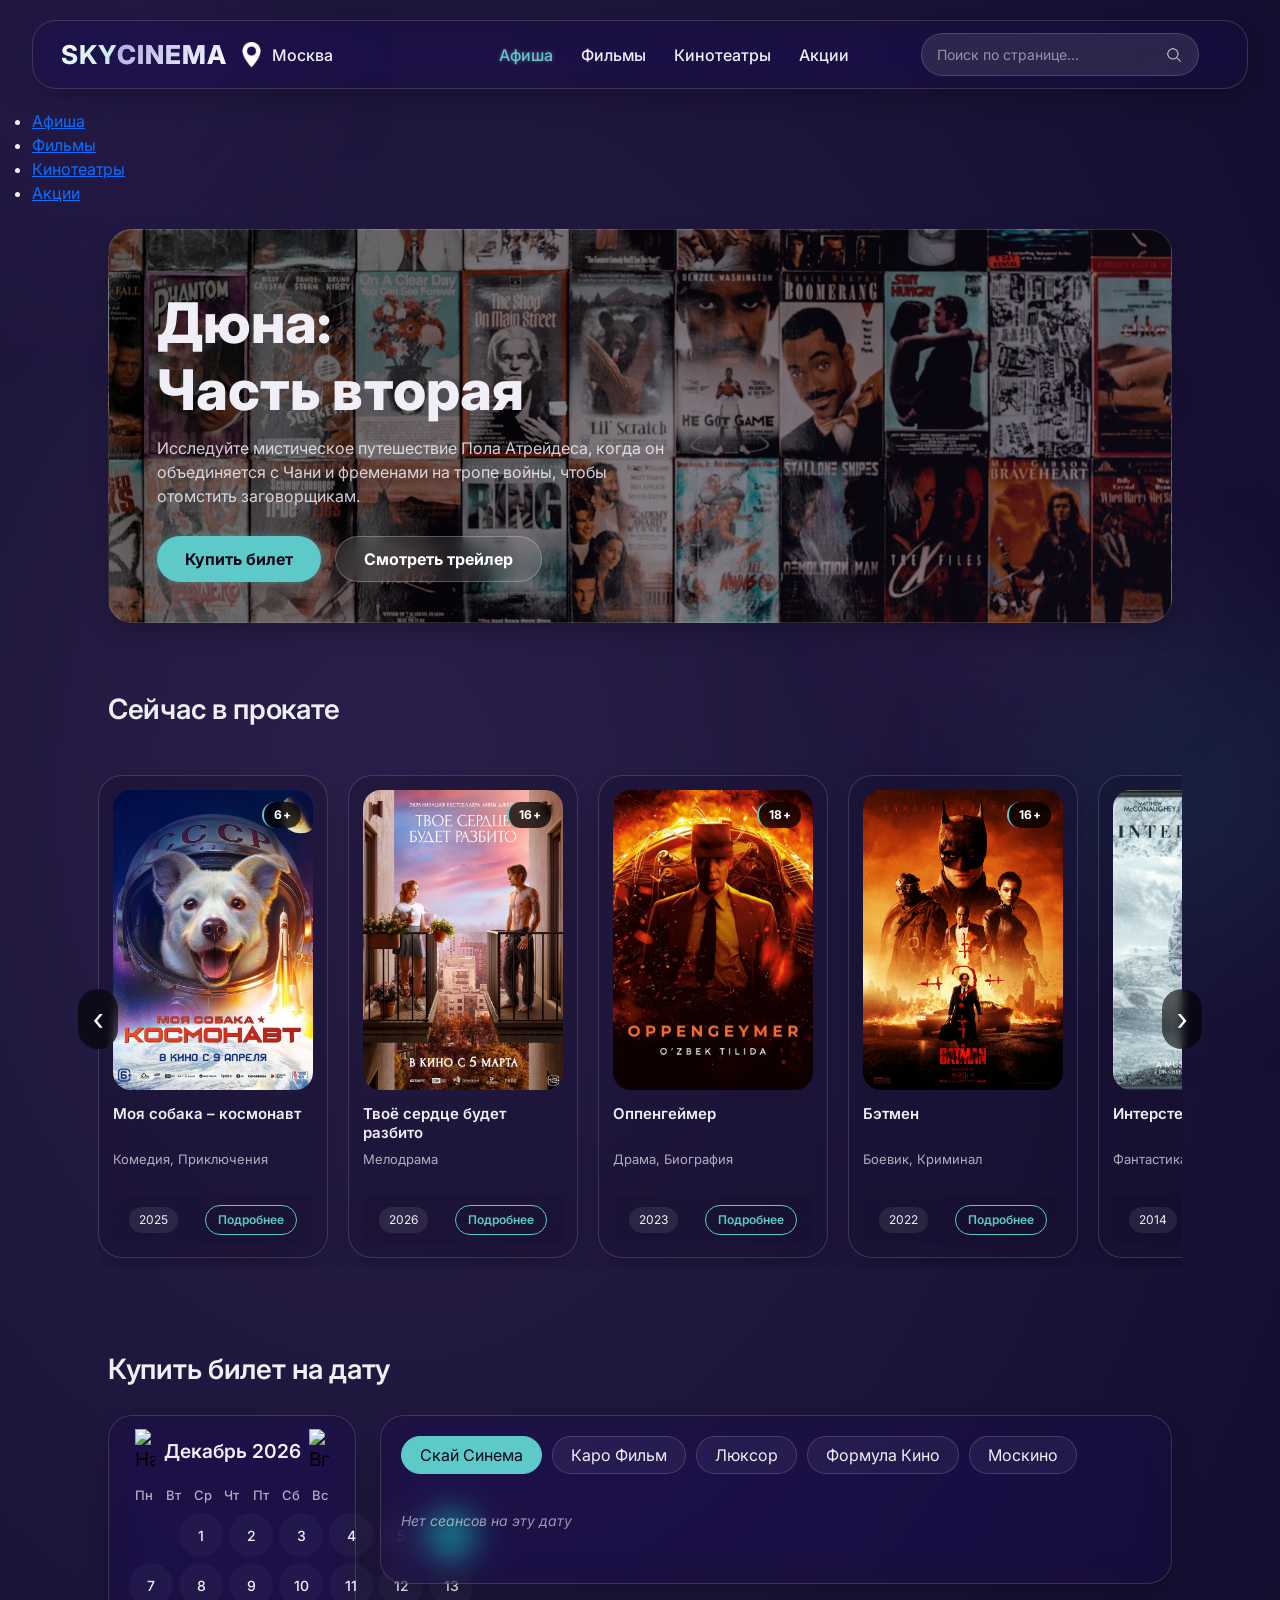
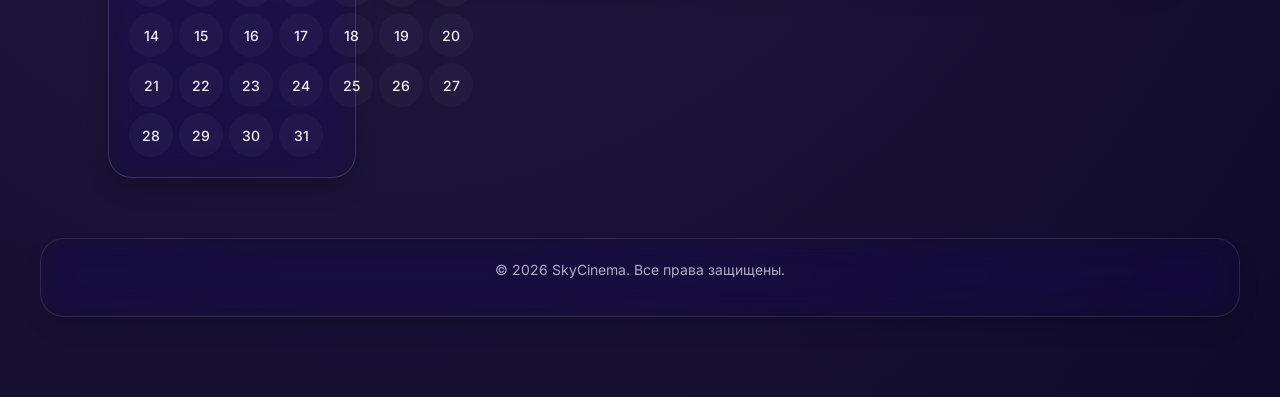
==== commit 524616d5: "Update index.html" ====
--- a/index.html
+++ b/index.html
@@ -1,18 +1,18 @@
 <!DOCTYPE html>
 <html lang="ru">
+
 <head>
     <meta charset="UTF-8">
     <meta name="viewport" content="width=device-width, initial-scale=1.0, user-scalable=yes">
-    <title>SkyCinema — сеть кинотеатров</title>
+    <title>SkyCinema — Афиша</title>
     <link rel="stylesheet" href="bootstrap/css/bootstrap.min.css">
     <link rel="stylesheet" href="css/style.css">
     <link rel="stylesheet" href="css/carts.css">
     <link rel="stylesheet" href="css/modal.css">
-    <link rel="stylesheet" href="css/large.css">
-    <link rel="stylesheet" href="css/laptop.css">
-    <link rel="stylesheet" href="css/mobile.css">
+    <link rel="stylesheet" href="css/responsive.css">
     <link rel="shortcut icon" href="media/favicon.ico">
 </head>
+
 <body>
     <div class="orb orb-1"></div>
     <div class="orb orb-2"></div>
@@ -21,13 +21,15 @@
 
     <header class="glass">
         <div class="logo-city-group">
-            <div class="logo">SKY<span>CINEMA</span></div>
+            <div class="logo">
+                <a href="index.html" style="text-decoration: none; color: inherit;">SKY<span>CINEMA</span></a>
+            </div>
             <div class="city-selector">
                 <img src="media/map.png" alt="карта" height="25">
-                <select id="citySelectHeader" class="glass-select"></select>
-            </div>
-        </div>
-        <nav>
+                <select id="citySelectHeader" class="glass-select-header"></select>
+            </div>
+        </div>
+        <nav class="desktop-nav">
             <ul>
                 <li><a href="#" class="active">Афиша</a></li>
                 <li><a href="pages/films.html">Фильмы</a></li>
@@ -36,21 +38,34 @@
             </ul>
         </nav>
         <div class="header-right">
-            <div class="search-box">
-                <input type="text" id="searchInput" placeholder="Поиск по страницам..." class="glass-input">
+            <div class="search-box d-none d-md-flex">
+                <input type="text" id="searchInput" placeholder="Поиск по странице..." class="glass-input">
                 <img src="media/magnifier.png" alt="Поиск" class="search-icon">
             </div>
+            <div class="burger-menu" id="burgerBtn">
+                <span></span><span></span><span></span>
+            </div>
         </div>
     </header>
+    <div class="mobile-nav-container" id="mobileNav">
+        <ul class="mobile-ul">
+            <li><a href="index.html">Афиша</a></li>
+            <li><a href="pages/films.html">Фильмы</a></li>
+            <li><a href="pages/cinema.html">Кинотеатры</a></li>
+            <li><a href="pages/stocks.html">Акции</a></li>
+        </ul>
+    </div>
 
     <main>
         <div class="container-fluid px-lg-5 px-md-4 px-3">
             <section class="hero glass">
                 <div class="hero-content">
                     <h1>Дюна: <br>Часть вторая</h1>
-                    <p>Исследуйте мистическое путешествие Пола Атрейдеса, когда он объединяется с Чани и фременами на тропе войны, чтобы отомстить заговорщикам.</p>
+                    <p>Исследуйте мистическое путешествие Пола Атрейдеса, когда он объединяется с Чани и фременами на
+                        тропе войны, чтобы отомстить заговорщикам.</p>
                     <div class="hero-btns">
-                        <button class="btn-primary" onclick="location.href='pages/film.html?id=12'">Купить билет</button>
+                        <button class="btn-primary" onclick="location.href='pages/film.html?id=12'">Купить
+                            билет</button>
                         <button class="btn-secondary" onclick="openTrailer()">Смотреть трейлер</button>
                     </div>
                 </div>
@@ -66,9 +81,11 @@
                 <div class="col-lg-3 col-md-12">
                     <div class="calendar-glass glass calendar-container" id="calendarContainer">
                         <div class="calendar-header">
-                            <button class="icon-btn" id="prevMonth"><img src="media/index/влево.png" alt="Назад" width="20"></button>
+                            <button class="icon-btn" id="prevMonth"><img src="media/arrowLeft.png" alt="Назад"
+                                    width="20"></button>
                             <span id="monthYear">Март 2026</span>
-                            <button class="icon-btn" id="nextMonth"><img src="media/index/вправо.png" alt="Вперед" width="20"></button>
+                            <button class="icon-btn" id="nextMonth"><img src="media/arrowRight.png" alt="Вперед"
+                                    width="20"></button>
                         </div>
                         <div class="calendar-weekdays">
                             <span>Пн</span><span>Вт</span><span>Ср</span><span>Чт</span><span>Пт</span><span>Сб</span><span>Вс</span>
@@ -121,11 +138,13 @@
                             </div>
                             <div class="email-field">
                                 <label for="userEmail">Email для получения билета:</label>
-                                <input type="email" id="userEmail" class="glass-input" placeholder="example@mail.ru" required>
+                                <input type="email" id="userEmail" class="glass-input" placeholder="example@mail.ru"
+                                    required>
                             </div>
                             <div class="modal-footer-buttons">
                                 <button type="button" class="btn btn-secondary" data-bs-dismiss="modal">Отмена</button>
-                                <button type="button" id="confirmTicket" class="btn btn-primary" disabled>Купить билет</button>
+                                <button type="button" id="confirmTicket" class="btn btn-primary" disabled>Купить
+                                    билет</button>
                             </div>
                         </div>
                     </div>
@@ -154,7 +173,8 @@
                 <div class="modal-body">
                     <img src="media/modal/check.png" alt="Успех" class="success-icon">
                     <div class="success-title">Покупка прошла успешно</div>
-                    <div class="success-details">Билет отправлен на указанную почту.<br>Скачать билет можно по ссылке:</div>
+                    <div class="success-details">Билет отправлен на указанную почту.<br>Скачать билет можно по ссылке:
+                    </div>
                     <div class="success-buttons">
                         <a href="https://vk.com/sayonaraf" target="_blank" class="btn btn-vk">Перейти к билету (VK)</a>
                         <button class="btn btn-close-modal" data-bs-dismiss="modal">Закрыть</button>
@@ -162,7 +182,8 @@
                     <div class="success-rating">
                         <p>Оцените процесс покупки</p>
                         <div class="rating-stars" id="ratingStars">
-                            <span data-value="1">★</span><span data-value="2">★</span><span data-value="3">★</span><span data-value="4">★</span><span data-value="5">★</span>
+                            <span data-value="1">★</span><span data-value="2">★</span><span data-value="3">★</span><span
+                                data-value="4">★</span><span data-value="5">★</span>
                         </div>
                     </div>
                 </div>
@@ -179,4 +200,5 @@
     <script src="js/main.js"></script>
     <script src="js/header.js"></script>
 </body>
-</html>+
+</html>
--- a/css/style.css
+++ b/css/style.css
@@ -63,8 +63,13 @@
 }
 
 @keyframes floatOrb {
-    0% { transform: translate(0, 0) scale(1); }
-    100% { transform: translate(3%, 5%) scale(1.1); }
+    0% {
+        transform: translate(0, 0) scale(1);
+    }
+
+    100% {
+        transform: translate(3%, 5%) scale(1.1);
+    }
 }
 
 /* Glass-эффект */
@@ -296,8 +301,9 @@
     border: 1px solid rgba(255, 255, 255, 0.25);
     color: white;
 }
+
 .btn-secondary:hover {
-    background: rgba(255,255,255,0.3);
+    background: rgba(255, 255, 255, 0.3);
     color: white;
 }
 
@@ -485,6 +491,7 @@
     color: #0a0718;
     border: none;
 }
+
 #confirmTicket:hover {
     background: #fff;
     color: #0a0718;
@@ -499,41 +506,42 @@
 
 /* Страница отдельного фильма */
 .movie-detail {
-    display: flex;
     gap: 40px;
     padding: 30px;
     margin-top: 30px;
     margin-bottom: 30px;
     flex-wrap: wrap;
 }
+
 .movie-detail-poster {
-    flex: 1 1 300px;
-    min-width: 250px;
-    max-width: 480px;
-    margin-right: 6em;
+    width: 100%;
     position: relative;
-}
+    margin-bottom: 20px;
+}
+
 .movie-detail-poster img {
     width: 100%;
     height: auto;
     border-radius: 20px;
 }
-.movie-detail-info {
-    flex: 1;
-}
+
 .movie-detail-info h1 {
     font-size: 32px;
     margin-bottom: 12px;
 }
+
 .detail-meta {
     display: flex;
     gap: 20px;
     margin: 15px 0;
     flex-wrap: wrap;
 }
-.detail-actors, .detail-description {
+
+.detail-actors,
+.detail-description {
     margin-top: 15px;
 }
+
 .movie-schedule {
     margin-top: 30px;
 }
@@ -544,24 +552,29 @@
     margin: 0 -10px;
     padding: 10px 0;
 }
+
 .carousel-track-wrapper {
     overflow: hidden;
     padding: 10px 0;
 }
+
 .carousel-track {
     display: flex;
     gap: 20px;
     transition: opacity 0.15s ease;
     justify-content: flex-start;
 }
+
 .carousel-track .movie-card {
     flex: 0 0 auto;
     width: 200px;
 }
+
 .carousel-track .movie-card:hover {
     transform: translateY(-6px);
     border-color: var(--accent-soft-teal);
 }
+
 .carousel-track .poster {
     width: 100%;
     aspect-ratio: 2 / 3;
@@ -571,11 +584,13 @@
     margin-bottom: 14px;
     position: relative;
 }
+
 .carousel-track .movie-info {
     flex: 1;
     display: flex;
     flex-direction: column;
 }
+
 .carousel-track .movie-info h3 {
     font-size: 15px;
     font-weight: 600;
@@ -585,6 +600,7 @@
     overflow: hidden;
     min-height: 40px;
 }
+
 .carousel-track .movie-info p {
     font-size: 13px;
     line-height: 1.4;
@@ -594,11 +610,14 @@
     overflow: hidden;
     min-height: 34px;
 }
+
 .carousel-track .card-footer {
     gap: 8px;
     padding-top: 8px;
 }
-.gallery-prev, .gallery-next {
+
+.gallery-prev,
+.gallery-next {
     background: rgba(0, 0, 0, 0.7);
     border: 2px solid var(--accent-soft-teal);
     color: var(--accent-soft-teal);
@@ -614,19 +633,24 @@
     justify-content: center;
     flex-shrink: 0;
 }
-.gallery-prev:hover, .gallery-next:hover {
+
+.gallery-prev:hover,
+.gallery-next:hover {
     background: var(--accent-soft-teal);
     color: #0a0718;
 }
+
 .movie-gallery {
     margin-top: 15px;
 }
+
 .gallery-carousel {
     display: flex;
     align-items: center;
     justify-content: center;
     gap: 12px;
 }
+
 .gallery-track {
     flex: 1;
     max-width: 400px;
@@ -634,8 +658,9 @@
     aspect-ratio: 16 / 9;
     overflow: hidden;
     border-radius: 20px;
-    background: rgba(0,0,0,0.2);
-}
+    background: rgba(0, 0, 0, 0.2);
+}
+
 .gallery-track .gallery-img {
     width: 100%;
     height: 100%;
@@ -643,28 +668,33 @@
     display: none;
     border-radius: 20px;
 }
+
 .gallery-track .gallery-img:first-child {
     display: block;
 }
+
 .carousel-track .movie-year {
     padding: 4px 10px;
     font-size: 12px;
 }
+
 .carousel-track .btn-card {
     padding: 5px 12px;
     font-size: 12px;
 }
+
 .carousel-track .age-badge {
     top: 12px;
     right: 12px;
     padding: 4px 10px;
     font-size: 12px;
 }
+
 .carousel-btn {
     position: absolute;
     top: 50%;
     transform: translateY(-50%);
-    background: rgba(0,0,0,0.6);
+    background: rgba(0, 0, 0, 0.6);
     border: none;
     color: white;
     font-size: 28px;
@@ -678,13 +708,16 @@
     justify-content: center;
     transition: 0.2s;
 }
+
 .carousel-btn:hover {
     background: var(--accent-soft-teal);
     color: #0a0718;
 }
+
 .prev-btn {
     left: -20px;
 }
+
 .next-btn {
     right: -20px;
 }
@@ -695,6 +728,7 @@
         align-items: center;
         text-align: center;
     }
+
     .movie-detail-poster {
         flex: 0 0 auto;
         max-width: 200px;
@@ -731,6 +765,7 @@
     margin-top: 30px;
     grid-template-columns: repeat(3, 1fr);
 }
+
 .stock-card {
     position: relative;
     height: 380px;
@@ -740,30 +775,46 @@
     transition: all 0.4s cubic-bezier(0.175, 0.885, 0.32, 1.275);
     border: 1px solid var(--glass-border);
 }
+
 .stock-card::before {
     content: '';
     position: absolute;
-    top: 0; left: 0; width: 100%; height: 100%;
+    top: 0;
+    left: 0;
+    width: 100%;
+    height: 100%;
     background: radial-gradient(circle at var(--x, 50%) var(--y, 50%), rgba(93, 201, 201, 0.3) 0%, transparent 60%);
     opacity: 0;
     transition: opacity 0.3s;
     pointer-events: none;
     z-index: 2;
 }
+
 .stock-card:hover {
     transform: translateY(-10px);
     border-color: var(--accent-soft-teal);
     box-shadow: 0 15px 45px rgba(93, 201, 201, 0.2);
 }
-.stock-card:hover::before { opacity: 1; }
+
+.stock-card:hover::before {
+    opacity: 1;
+}
+
 .stock-card img {
-    width: 100%; height: 100%;
+    width: 100%;
+    height: 100%;
     object-fit: cover;
     transition: transform 0.6s ease;
 }
-.stock-card:hover img { transform: scale(1.08); }
+
+.stock-card:hover img {
+    transform: scale(1.08);
+}
+
 .stock-info {
-    position: absolute; bottom: 0; width: 100%;
+    position: absolute;
+    bottom: 0;
+    width: 100%;
     padding: 25px;
     background: linear-gradient(to top, rgba(10, 7, 24, 0.9), transparent);
     backdrop-filter: blur(8px);
@@ -776,8 +827,17 @@
     font-size: 1.5em;
     color: rgba(255, 255, 255, 0.5);
 }
-.breadcrumbs a { color: var(--accent-soft-teal); text-decoration: none; }
-.breadcrumbs span { color: white; margin-left: 8px; }
+
+.breadcrumbs a {
+    color: var(--accent-soft-teal);
+    text-decoration: none;
+}
+
+.breadcrumbs span {
+    color: white;
+    margin-left: 8px;
+}
+
 .stock-hero {
     width: 100%;
     height: 500px;
@@ -786,7 +846,13 @@
     margin-bottom: 40px;
     border: 1px solid var(--glass-border);
 }
-.stock-hero img { width: 100%; height: 100%; object-fit: cover; }
+
+.stock-hero img {
+    width: 100%;
+    height: 100%;
+    object-fit: cover;
+}
+
 .stock-detail-content h1 {
     font-size: 48px;
     font-weight: 800;
@@ -796,18 +862,38 @@
     background-clip: text;
     color: transparent;
 }
+
 .stock-description {
     font-size: 18px;
     line-height: 1.8;
     padding: 40px;
     max-width: 900px;
 }
-@media (max-width: 1500px) { .stocks-grid { grid-template-columns: repeat(3, 1fr); } }
-@media (max-width: 992px) { .stocks-grid { grid-template-columns: repeat(2, 1fr); } }
+
+@media (max-width: 1500px) {
+    .stocks-grid {
+        grid-template-columns: repeat(3, 1fr);
+    }
+}
+
+@media (max-width: 992px) {
+    .stocks-grid {
+        grid-template-columns: repeat(2, 1fr);
+    }
+}
+
 @media (max-width: 767px) {
-    .stocks-grid { grid-template-columns: 1fr; }
-    .stock-hero { height: 300px; }
-    .stock-detail-content h1 { font-size: 32px; }
+    .stocks-grid {
+        grid-template-columns: 1fr;
+    }
+
+    .stock-hero {
+        height: 300px;
+    }
+
+    .stock-detail-content h1 {
+        font-size: 32px;
+    }
 }
 
 /* Двухколоночная страница акции */
@@ -818,6 +904,7 @@
     margin: 30px 0 60px;
     flex-wrap: wrap;
 }
+
 .stock-image-col {
     flex: 1;
     min-width: 280px;
@@ -825,16 +912,19 @@
     overflow: hidden;
     border: 1px solid var(--glass-border);
 }
+
 .stock-image-col img {
     width: 100%;
     height: auto;
     display: block;
     object-fit: cover;
 }
+
 .stock-text-col {
     flex: 1;
     min-width: 280px;
 }
+
 .stock-text-col h1 {
     font-size: 48px;
     font-weight: 800;
@@ -844,16 +934,19 @@
     background-clip: text;
     color: transparent;
 }
+
 .stock-full-desc {
     font-size: 18px;
     line-height: 1.7;
     color: var(--text-light);
 }
+
 @media (max-width: 768px) {
     .stock-detail-two-columns {
         flex-direction: column;
         gap: 24px;
     }
+
     .stock-text-col h1 {
         font-size: 32px;
     }
@@ -864,31 +957,20 @@
     font-size: 1.2rem;
     margin: 20px 0 10px;
     padding-bottom: 5px;
-    border-bottom: 1px solid rgba(255,255,255,0.2);
-}
+    border-bottom: 1px solid rgba(255, 255, 255, 0.2);
+}
+
 .session-cinema-group {
     margin: 15px 0 10px 15px;
 }
+
 .session-cinema-group strong {
     display: block;
     margin-bottom: 8px;
     color: var(--accent-soft-teal);
 }
+
 .session-item {
     margin-left: 20px;
     margin-bottom: 8px;
 }
-
-
-/* Фикс шапки на мобильных */
-@media (max-width: 767px) {
-    .desktop-nav {
-        display: none !important;
-    }
-    .mobile-menu {
-        display: none;
-    }
-    .mobile-menu.open {
-        display: block !important;
-    }
-}
